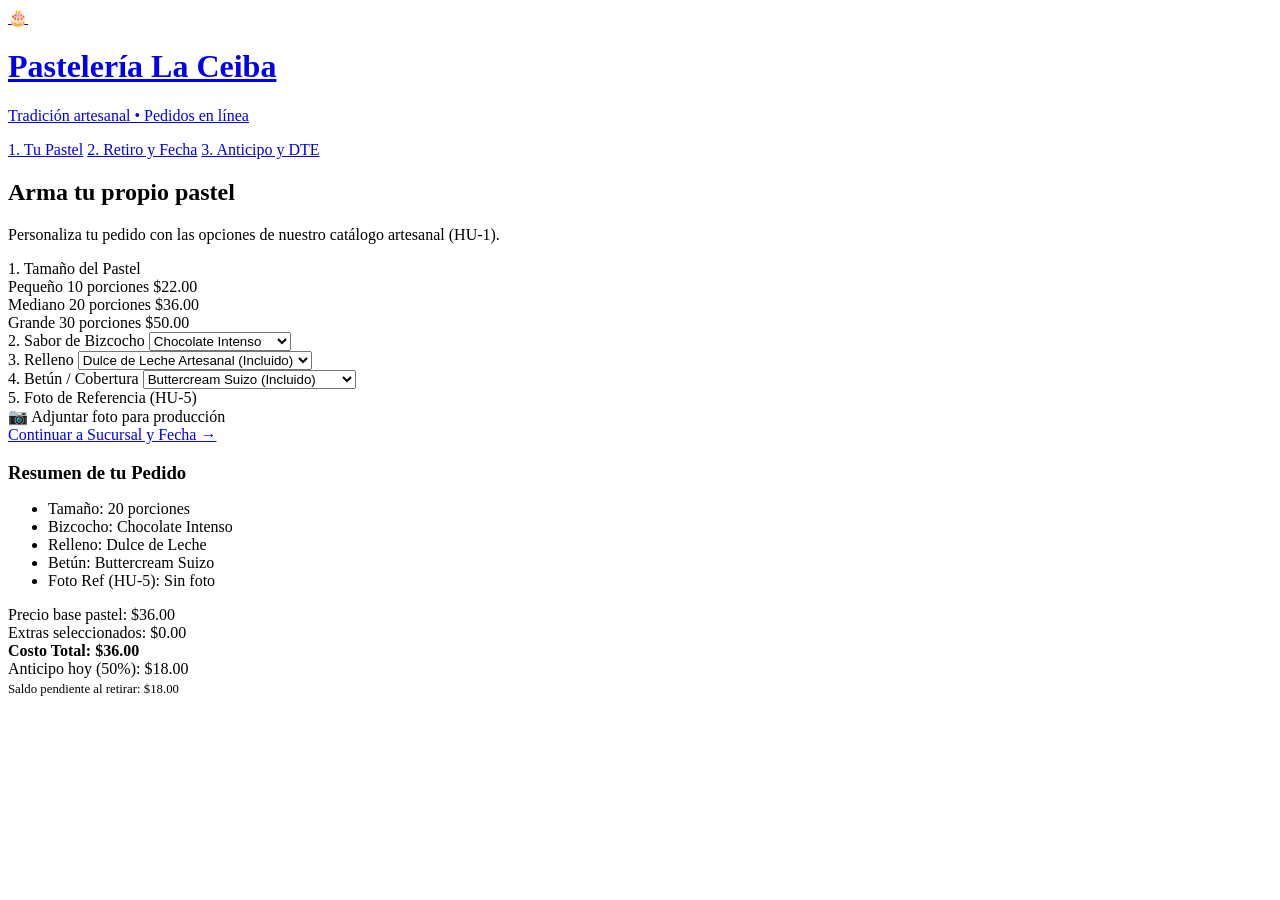
==== index.html @ 1e6e4f91 "Subida a github" ====
<!DOCTYPE html>
<html lang="es">
<head>
  <meta charset="UTF-8">
  <meta name="viewport" content="width=device-width, initial-scale=1.0">
  <title>Paso 1: Arma tu Pastel | Pastelería La Ceiba</title>
  <link rel="stylesheet" href="styles.css">
</head>
<body>

<div class="app-container">
  <header>
    <a href="index.html" class="brand">
      <div class="brand-icon">🎂</div>
      <div>
        <h1>Pastelería La Ceiba</h1>
        <p>Tradición artesanal • Pedidos en línea</p>
      </div>
    </a>

    <nav class="stepper">
      <a href="index.html" class="step-pill active">1. Tu Pastel</a>
      <a href="retiro.html" class="step-pill">2. Retiro y Fecha</a>
      <a href="pago.html" class="step-pill">3. Anticipo y DTE</a>
    </nav>
  </header>

  <div class="main-grid">
    <div class="screen-area">
      <h2 class="section-title">Arma tu propio pastel</h2>
      <p class="section-subtitle">Personaliza tu pedido con las opciones de nuestro catálogo artesanal (HU-1).</p>

      <!-- 1. Tamaño -->
      <div class="form-group">
        <label class="form-label">1. Tamaño del Pastel</label>
        <div class="options-grid">
          <div class="option-card" id="size-10" onclick="selectSize('10 porciones', 22, 'size-10')">
            <span class="title">Pequeño</span>
            <span class="meta">10 porciones</span>
            <span class="price-tag">$22.00</span>
          </div>
          <div class="option-card selected" id="size-20" onclick="selectSize('20 porciones', 36, 'size-20')">
            <span class="title">Mediano</span>
            <span class="meta">20 porciones</span>
            <span class="price-tag">$36.00</span>
          </div>
          <div class="option-card" id="size-30" onclick="selectSize('30 porciones', 50, 'size-30')">
            <span class="title">Grande</span>
            <span class="meta">30 porciones</span>
            <span class="price-tag">$50.00</span>
          </div>
        </div>
      </div>

      <!-- 2. Sabor y 3. Relleno -->
      <div class="two-cols">
        <div class="form-group">
          <label class="form-label">2. Sabor de Bizcocho</label>
          <select id="select-flavor" onchange="saveAndRender()">
            <option value="Chocolate Intenso" data-color="#4A2511">Chocolate Intenso</option>
            <option value="Vainilla Clásica" data-color="#F3E5AB">Vainilla Clásica</option>
            <option value="Red Velvet" data-color="#8B1E24">Red Velvet</option>
            <option value="Zanahoria y Nueces" data-color="#C87A28">Zanahoria y Nueces</option>
          </select>
        </div>

        <div class="form-group">
          <label class="form-label">3. Relleno</label>
          <select id="select-filling" onchange="saveAndRender()">
            <option value="Dulce de Leche" data-color="#C67D3B" data-extra="0">Dulce de Leche Artesanal (Incluido)</option>
            <option value="Fresa Natural" data-color="#E04F5F" data-extra="2">Jalea de Fresa Natural (+$2.00)</option>
            <option value="Crema Avellana" data-color="#3D1E10" data-extra="4">Crema de Avellanas (+$4.00)</option>
          </select>
        </div>
      </div>

      <!-- 4. Betún y 5. Foto -->
      <div class="two-cols">
        <div class="form-group">
          <label class="form-label">4. Betún / Cobertura</label>
          <select id="select-frosting" onchange="saveAndRender()">
            <option value="Buttercream Suizo" data-color="#FFFDF9" data-extra="0">Buttercream Suizo (Incluido)</option>
            <option value="Ganache de Chocolate" data-color="#2A1508" data-extra="3">Ganache de Chocolate (+$3.00)</option>
            <option value="Merengue Italiano" data-color="#F7F0F5" data-extra="0">Merengue Italiano (Incluido)</option>
          </select>
        </div>

        <div class="form-group">
          <label class="form-label">5. Foto de Referencia (HU-5)</label>
          <div class="upload-box" id="upload-box" onclick="simulateUpload()">
            📷 <span id="upload-text">Adjuntar foto para producción</span>
          </div>
        </div>
      </div>

      <div class="btn-row">
        <a href="retiro.html" class="btn btn-primary" onclick="saveAndRender()">
          Continuar a Sucursal y Fecha →
        </a>
      </div>
    </div>

    <!-- Sidebar de Resumen -->
    <aside class="summary-sidebar">
      <div>
        <h3 style="font-family:'Playfair Display',serif; color:var(--primary); margin-bottom:14px;">
          Resumen de tu Pedido
        </h3>
        <div class="cake-preview-card">
          <div class="cake-visual">
            <div class="cake-tier-top" id="visual-top"></div>
            <div class="cake-tier-bottom" id="visual-bottom">
              <div class="cake-filling-line" id="visual-filling"></div>
            </div>
            <div class="cake-stand"></div>
          </div>
          <ul class="summary-list">
            <li><span>Tamaño:</span> <span id="sum-size">20 porciones</span></li>
            <li><span>Bizcocho:</span> <span id="sum-flavor">Chocolate Intenso</span></li>
            <li><span>Relleno:</span> <span id="sum-filling">Dulce de Leche</span></li>
            <li><span>Betún:</span> <span id="sum-frosting">Buttercream Suizo</span></li>
            <li><span>Foto Ref (HU-5):</span> <span id="sum-photo">Pendiente</span></li>
          </ul>
        </div>
      </div>

      <div class="price-breakdown">
        <div class="price-row">
          <span>Precio base pastel:</span>
          <span id="price-base">$36.00</span>
        </div>
        <div class="price-row">
          <span>Extras seleccionados:</span>
          <span id="price-extras">$0.00</span>
        </div>
        <div class="price-row" style="font-weight:700;">
          <span>Costo Total:</span>
          <span id="price-total">$36.00</span>
        </div>
        <div class="price-row highlight">
          <span>Anticipo hoy (50%):</span>
          <span id="price-deposit">$18.00</span>
        </div>
        <div class="price-row" style="font-size:0.8rem; color:var(--text-muted); margin-top:4px;">
          <span>Saldo pendiente al retirar:</span>
          <span id="price-balance">$18.00</span>
        </div>
      </div>
    </aside>
  </div>
</div>

<script>
  let order = JSON.parse(localStorage.getItem('laCeibaOrder')) || {
    sizeName: '20 porciones',
    sizeId: 'size-20',
    basePrice: 36,
    flavor: 'Chocolate Intenso',
    cakeColor: '#4A2511',
    filling: 'Dulce de Leche',
    fillingColor: '#C67D3B',
    frosting: 'Buttercream Suizo',
    frostingColor: '#FFFDF9',
    extrasPrice: 0,
    photoAttached: false,
    branch: 'Sucursal Santa Tecla',
    timeSlot: '10:00 AM - 12:00 PM',
    date: 'Dom 18 Oct 2026'
  };

  function selectSize(name, price, id) {
    order.sizeName = name;
    order.basePrice = price;
    order.sizeId = id;
    document.querySelectorAll('.option-card').forEach(c => c.classList.remove('selected'));
    document.getElementById(id).classList.add('selected');
    saveAndRender();
  }

  function simulateUpload() {
    order.photoAttached = true;
    const box = document.getElementById('upload-box');
    document.getElementById('upload-text').innerHTML = '✅ <strong>referencia_evento.jpg</strong> cargada';
    box.style.borderColor = 'var(--success)';
    box.style.background = 'var(--success-bg)';
    saveAndRender();
  }

  function saveAndRender() {
    const fl = document.getElementById('select-flavor');
    const fi = document.getElementById('select-filling');
    const fr = document.getElementById('select-frosting');

    order.flavor = fl.value;
    order.cakeColor = fl.options[fl.selectedIndex].dataset.color;

    order.filling = fi.value;
    order.fillingColor = fi.options[fi.selectedIndex].dataset.color;
    const extraFi = parseFloat(fi.options[fi.selectedIndex].dataset.extra || 0);

    order.frosting = fr.value;
    order.frostingColor = fr.options[fr.selectedIndex].dataset.color;
    const extraFr = parseFloat(fr.options[fr.selectedIndex].dataset.extra || 0);

    order.extrasPrice = extraFi + extraFr;
    order.total = order.basePrice + order.extrasPrice;
    order.deposit = order.total / 2;

    localStorage.setItem('laCeibaOrder', JSON.stringify(order));

    // Renderizar resumen y colores
    document.getElementById('sum-size').textContent = order.sizeName;
    document.getElementById('sum-flavor').textContent = order.flavor;
    document.getElementById('sum-filling').textContent = order.filling;
    document.getElementById('sum-frosting').textContent = order.frosting;
    document.getElementById('sum-photo').textContent = order.photoAttached ? 'Adjuntada ✓' : 'Sin foto';

    document.getElementById('price-base').textContent = `$${order.basePrice.toFixed(2)}`;
    document.getElementById('price-extras').textContent = `$${order.extrasPrice.toFixed(2)}`;
    document.getElementById('price-total').textContent = `$${order.total.toFixed(2)}`;
    document.getElementById('price-deposit').textContent = `$${order.deposit.toFixed(2)}`;
    document.getElementById('price-balance').textContent = `$${order.deposit.toFixed(2)}`;

    const top = document.getElementById('visual-top');
    const bot = document.getElementById('visual-bottom');
    top.style.background = order.cakeColor;
    bot.style.background = order.cakeColor;
    top.style.borderTopColor = order.frostingColor;
    bot.style.borderTopColor = order.frostingColor;
    document.getElementById('visual-filling').style.background = order.fillingColor;
  }

  window.onload = () => {
    document.querySelectorAll('.option-card').forEach(c => c.classList.remove('selected'));
    const activeCard = document.getElementById(order.sizeId || 'size-20');
    if (activeCard) activeCard.classList.add('selected');

    document.getElementById('select-flavor').value = order.flavor;
    document.getElementById('select-filling').value = order.filling;
    document.getElementById('select-frosting').value = order.frosting;
    if (order.photoAttached) simulateUpload();
    saveAndRender();
  };
</script>

</body>
</html>
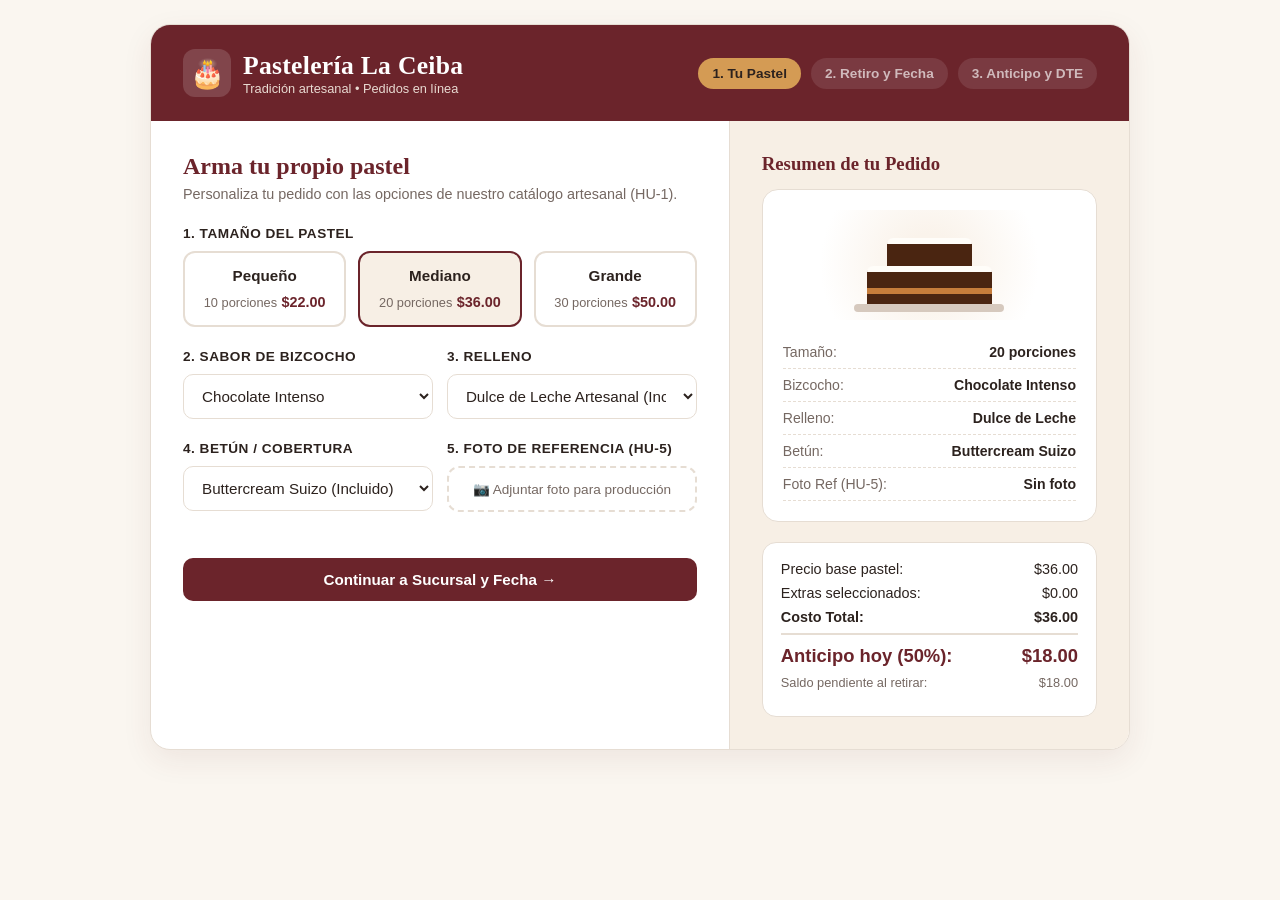
==== commit 438fe44d: "actualizacion de css" ====
--- a/index.html
+++ b/index.html
@@ -4,7 +4,7 @@
   <meta charset="UTF-8">
   <meta name="viewport" content="width=device-width, initial-scale=1.0">
   <title>Paso 1: Arma tu Pastel | Pastelería La Ceiba</title>
-  <link rel="stylesheet" href="styles.css">
+  <link rel="stylesheet" href="css/style.css">
 </head>
 <body>
 
--- a/css/style.css
+++ b/css/style.css
@@ -0,0 +1,584 @@
+@import url('https://fonts.googleapis.com/css2?family=Playfair+Display:wght@600;700&family=Plus+Jakarta+Sans:wght@400;500;600;700&display=swap');
+
+:root {
+  --primary: #6B242B;
+  --primary-hover: #521A20;
+  --accent: #D49B54;
+  --accent-light: #F7EFE5;
+  --bg: #FAF6F0;
+  --surface: #FFFFFF;
+  --text: #2C221E;
+  --text-muted: #756862;
+  --border: #E6DDD3;
+  --error: #C93B2B;
+  --error-bg: #FDECEB;
+  --success: #2B7A4B;
+  --success-bg: #E8F5EE;
+  --radius: 14px;
+  --shadow: 0 10px 30px rgba(107, 36, 43, 0.08);
+}
+
+* {
+  box-sizing: border-box;
+  margin: 0;
+  padding: 0;
+}
+
+body {
+  font-family: 'Plus Jakarta Sans', sans-serif;
+  background-color: var(--bg);
+  color: var(--text);
+  min-height: 100vh;
+  display: flex;
+  flex-direction: column;
+  align-items: center;
+  padding: 24px 16px;
+}
+
+.app-container {
+  width: 100%;
+  max-width: 980px;
+  background: var(--surface);
+  border-radius: 20px;
+  box-shadow: var(--shadow);
+  overflow: hidden;
+  border: 1px solid var(--border);
+}
+
+header {
+  background: var(--primary);
+  color: #FFF;
+  padding: 24px 32px;
+  display: flex;
+  justify-content: space-between;
+  align-items: center;
+  flex-wrap: wrap;
+  gap: 16px;
+}
+
+.brand {
+  display: flex;
+  align-items: center;
+  gap: 12px;
+  text-decoration: none;
+  color: #FFF;
+}
+
+.brand-icon {
+  font-size: 28px;
+  background: rgba(255, 255, 255, 0.15);
+  width: 48px;
+  height: 48px;
+  display: flex;
+  align-items: center;
+  justify-content: center;
+  border-radius: 12px;
+}
+
+.brand h1 {
+  font-family: 'Playfair Display', serif;
+  font-size: 1.6rem;
+  letter-spacing: 0.3px;
+}
+
+.brand p {
+  font-size: 0.8rem;
+  color: var(--accent-light);
+  opacity: 0.9;
+}
+
+.stepper {
+  display: flex;
+  gap: 10px;
+  align-items: center;
+}
+
+.step-pill {
+  display: flex;
+  align-items: center;
+  gap: 8px;
+  padding: 8px 14px;
+  border-radius: 30px;
+  font-size: 0.85rem;
+  font-weight: 600;
+  background: rgba(255, 255, 255, 0.1);
+  color: rgba(255, 255, 255, 0.65);
+  text-decoration: none;
+  transition: 0.25s ease;
+}
+
+.step-pill.active {
+  background: var(--accent);
+  color: #2C221E;
+}
+
+.step-pill.completed {
+  background: rgba(255, 255, 255, 0.25);
+  color: #FFF;
+}
+
+.main-grid {
+  display: grid;
+  grid-template-columns: 1.45fr 1fr;
+  min-height: 540px;
+}
+
+@media (max-width: 820px) {
+  .main-grid {
+    grid-template-columns: 1fr;
+  }
+}
+
+.screen-area {
+  padding: 32px;
+  border-right: 1px solid var(--border);
+  animation: fadeIn 0.3s ease;
+}
+
+@keyframes fadeIn {
+  from { opacity: 0; transform: translateY(6px); }
+  to { opacity: 1; transform: translateY(0); }
+}
+
+.section-title {
+  font-family: 'Playfair Display', serif;
+  font-size: 1.5rem;
+  color: var(--primary);
+  margin-bottom: 6px;
+}
+
+.section-subtitle {
+  font-size: 0.9rem;
+  color: var(--text-muted);
+  margin-bottom: 24px;
+}
+
+.form-group {
+  margin-bottom: 22px;
+}
+
+.form-label {
+  display: block;
+  font-weight: 700;
+  font-size: 0.85rem;
+  margin-bottom: 10px;
+  color: var(--text);
+  text-transform: uppercase;
+  letter-spacing: 0.5px;
+}
+
+.options-grid {
+  display: grid;
+  grid-template-columns: repeat(3, 1fr);
+  gap: 12px;
+}
+
+.option-card {
+  border: 2px solid var(--border);
+  border-radius: 12px;
+  padding: 14px 12px;
+  text-align: center;
+  cursor: pointer;
+  transition: all 0.2s ease;
+  background: var(--surface);
+}
+
+.option-card:hover {
+  border-color: var(--accent);
+  transform: translateY(-2px);
+}
+
+.option-card.selected {
+  border-color: var(--primary);
+  background: var(--accent-light);
+}
+
+.option-card .title {
+  font-weight: 700;
+  font-size: 0.95rem;
+  display: block;
+  margin-bottom: 4px;
+}
+
+.option-card .meta {
+  font-size: 0.8rem;
+  color: var(--text-muted);
+}
+
+.option-card .price-tag {
+  display: inline-block;
+  margin-top: 6px;
+  font-weight: 700;
+  color: var(--primary);
+  font-size: 0.9rem;
+}
+
+select, input[type="text"], input[type="email"] {
+  width: 100%;
+  padding: 12px 14px;
+  border-radius: 10px;
+  border: 1.5px solid var(--border);
+  font-family: inherit;
+  font-size: 0.95rem;
+  color: var(--text);
+  background: #FFF;
+  transition: 0.2s;
+}
+
+select:focus, input:focus {
+  outline: none;
+  border-color: var(--primary);
+  box-shadow: 0 0 0 3px rgba(107, 36, 43, 0.1);
+}
+
+.two-cols {
+  display: grid;
+  grid-template-columns: 1fr 1fr;
+  gap: 14px;
+}
+
+.upload-box {
+  border: 2px dashed var(--border);
+  border-radius: 12px;
+  padding: 13px;
+  text-align: center;
+  cursor: pointer;
+  font-size: 0.85rem;
+  color: var(--text-muted);
+  transition: 0.2s;
+}
+
+.upload-box:hover {
+  border-color: var(--primary);
+  color: var(--primary);
+  background: var(--accent-light);
+}
+
+.calendar-legend {
+  display: flex;
+  gap: 14px;
+  font-size: 0.78rem;
+  margin-bottom: 12px;
+  flex-wrap: wrap;
+}
+
+.legend-item {
+  display: flex;
+  align-items: center;
+  gap: 6px;
+}
+
+.dot {
+  width: 10px;
+  height: 10px;
+  border-radius: 50%;
+}
+
+.calendar-grid {
+  display: grid;
+  grid-template-columns: repeat(7, 1fr);
+  gap: 8px;
+  margin-bottom: 16px;
+}
+
+.cal-header {
+  text-align: center;
+  font-size: 0.75rem;
+  font-weight: 700;
+  color: var(--text-muted);
+  padding-bottom: 4px;
+}
+
+.cal-day {
+  border: 1.5px solid var(--border);
+  border-radius: 10px;
+  padding: 10px 4px;
+  text-align: center;
+  cursor: pointer;
+  font-size: 0.9rem;
+  font-weight: 600;
+  transition: 0.2s;
+  background: #FFF;
+}
+
+.cal-day .sub {
+  display: block;
+  font-size: 0.65rem;
+  font-weight: 500;
+  margin-top: 2px;
+}
+
+.cal-day.disabled-48h {
+  background: #F2EFE9;
+  color: #B5ADA5;
+  cursor: not-allowed;
+  border-color: transparent;
+}
+
+.cal-day.full-capacity {
+  background: var(--error-bg);
+  color: var(--error);
+  border-color: #F5C2C0;
+}
+
+.cal-day.selected {
+  background: var(--primary);
+  color: #FFF;
+  border-color: var(--primary);
+}
+
+.alert-box {
+  padding: 14px 16px;
+  border-radius: 12px;
+  font-size: 0.88rem;
+  margin-bottom: 18px;
+  display: none;
+  align-items: flex-start;
+  gap: 12px;
+  line-height: 1.45;
+}
+
+.alert-box.error {
+  background: var(--error-bg);
+  color: var(--error);
+  border: 1px solid #F5C2C0;
+  display: flex;
+}
+
+.alert-box.info {
+  background: #FFF8E7;
+  color: #8A5A00;
+  border: 1px solid #F3DC9B;
+  display: flex;
+}
+
+.summary-sidebar {
+  background: var(--accent-light);
+  padding: 32px;
+  display: flex;
+  flex-direction: column;
+  justify-content: space-between;
+}
+
+.cake-preview-card {
+  background: #FFF;
+  border-radius: 16px;
+  padding: 20px;
+  border: 1px solid var(--border);
+  margin-bottom: 20px;
+}
+
+.cake-visual {
+  height: 110px;
+  display: flex;
+  flex-direction: column;
+  align-items: center;
+  justify-content: flex-end;
+  margin-bottom: 16px;
+  padding-bottom: 8px;
+  background: radial-gradient(circle, #FAF3EB 20%, transparent 70%);
+}
+
+.cake-tier-top {
+  width: 85px;
+  height: 28px;
+  border-radius: 6px 6px 0 0;
+  background: #4A2511;
+  border-top: 6px solid #FFFDF9;
+  transition: 0.3s;
+}
+
+.cake-tier-bottom {
+  width: 125px;
+  height: 38px;
+  border-radius: 6px 6px 0 0;
+  background: #4A2511;
+  border-top: 6px solid #FFFDF9;
+  position: relative;
+  transition: 0.3s;
+}
+
+.cake-filling-line {
+  height: 6px;
+  width: 100%;
+  background: #C67D3B;
+  position: absolute;
+  top: 50%;
+  transition: 0.3s;
+}
+
+.cake-stand {
+  width: 150px;
+  height: 8px;
+  background: #D6C9BE;
+  border-radius: 10px;
+}
+
+.summary-list {
+  list-style: none;
+  font-size: 0.88rem;
+}
+
+.summary-list li {
+  display: flex;
+  justify-content: space-between;
+  padding: 8px 0;
+  border-bottom: 1px dashed var(--border);
+}
+
+.summary-list li span:first-child {
+  color: var(--text-muted);
+}
+
+.summary-list li span:last-child {
+  font-weight: 600;
+  text-align: right;
+}
+
+.price-breakdown {
+  background: #FFF;
+  border-radius: 14px;
+  padding: 18px;
+  border: 1px solid var(--border);
+}
+
+.price-row {
+  display: flex;
+  justify-content: space-between;
+  font-size: 0.9rem;
+  margin-bottom: 8px;
+}
+
+.price-row.highlight {
+  font-size: 1.15rem;
+  font-weight: 700;
+  color: var(--primary);
+  padding-top: 10px;
+  border-top: 2px solid var(--border);
+  margin-top: 8px;
+}
+
+.btn-row {
+  display: flex;
+  justify-content: space-between;
+  gap: 12px;
+  margin-top: 24px;
+}
+
+.btn {
+  padding: 13px 22px;
+  border-radius: 10px;
+  font-family: inherit;
+  font-weight: 700;
+  font-size: 0.95rem;
+  cursor: pointer;
+  border: none;
+  text-decoration: none;
+  transition: 0.2s;
+  display: inline-flex;
+  align-items: center;
+  justify-content: center;
+  gap: 8px;
+}
+
+.btn-primary {
+  background: var(--primary);
+  color: #FFF;
+  width: 100%;
+}
+
+.btn-primary:hover {
+  background: var(--primary-hover);
+}
+
+.btn-secondary {
+  background: #EFE9E1;
+  color: var(--text);
+}
+
+.btn-secondary:hover {
+  background: #E2D9CE;
+}
+
+.btn-outline-error {
+  background: transparent;
+  border: 1.5px solid var(--error);
+  color: var(--error);
+  font-size: 0.8rem;
+  padding: 6px 12px;
+}
+
+.tax-tabs {
+  display: grid;
+  grid-template-columns: 1fr 1fr;
+  gap: 8px;
+  background: #F2EFE9;
+  padding: 5px;
+  border-radius: 10px;
+  margin-bottom: 16px;
+}
+
+.tax-tab {
+  padding: 9px;
+  text-align: center;
+  font-size: 0.85rem;
+  font-weight: 600;
+  border-radius: 8px;
+  cursor: pointer;
+}
+
+.tax-tab.active {
+  background: #FFF;
+  color: var(--primary);
+  box-shadow: 0 2px 6px rgba(0,0,0,0.06);
+}
+
+.modal-overlay {
+  position: fixed;
+  inset: 0;
+  background: rgba(44, 34, 30, 0.65);
+  display: none;
+  align-items: center;
+  justify-content: center;
+  padding: 16px;
+  z-index: 999;
+}
+
+.modal-card {
+  background: #FFF;
+  max-width: 520px;
+  width: 100%;
+  border-radius: 20px;
+  padding: 32px;
+  text-align: center;
+  box-shadow: 0 20px 50px rgba(0,0,0,0.25);
+  animation: fadeIn 0.25s ease;
+}
+
+.success-badge {
+  width: 68px;
+  height: 68px;
+  background: var(--success-bg);
+  color: var(--success);
+  border-radius: 50%;
+  display: flex;
+  align-items: center;
+  justify-content: center;
+  font-size: 32px;
+  margin: 0 auto 16px;
+}
+
+.dte-box {
+  background: #F8FAFC;
+  border: 1px solid #CBD5E1;
+  border-radius: 12px;
+  padding: 16px;
+  text-align: left;
+  margin: 20px 0;
+  font-size: 0.84rem;
+  line-height: 1.5;
+}
+
+.dte-box strong {
+  color: var(--primary);
+}
